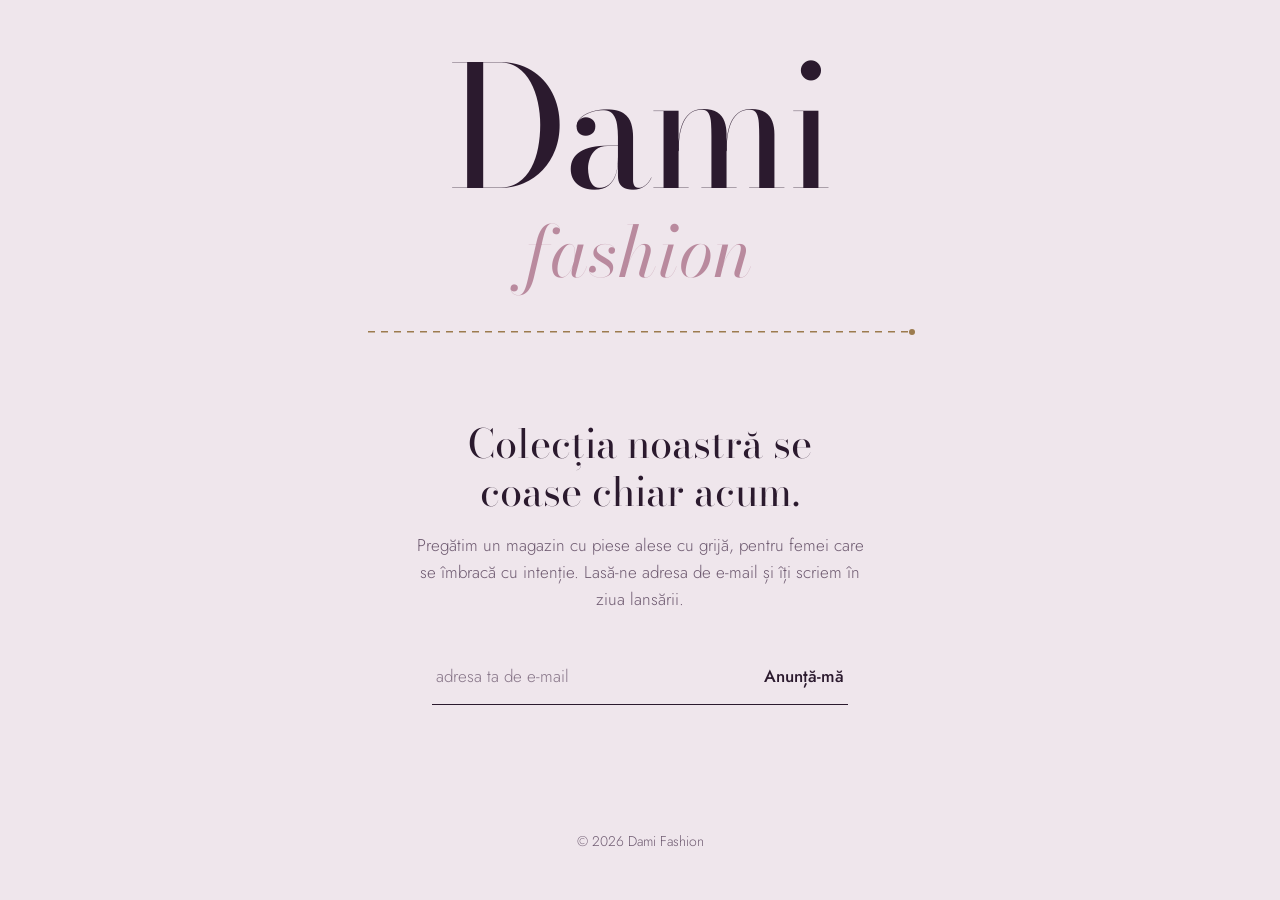
==== index.html @ 9f3456ee "Add Dami Fashion coming soon page Co-Authored-By: Claude Opus 5.5 <noreply@anthropic.com> Claude-Ses" ====
<!doctype html>
<html lang="ro">
<head>
  <meta charset="utf-8">
  <meta name="viewport" content="width=device-width, initial-scale=1">
  <title>Dami Fashion — În curând</title>
  <meta name="description" content="Dami Fashion se deschide în curând. Lasă-ne adresa de e-mail și te anunțăm la lansare.">
  <link rel="preconnect" href="https://fonts.googleapis.com">
  <link rel="preconnect" href="https://fonts.gstatic.com" crossorigin>
  <link href="https://fonts.googleapis.com/css2?family=Bodoni+Moda:ital,opsz,wght@0,6..96,400;0,6..96,500;1,6..96,400&family=Jost:wght@300;400;500&display=swap" rel="stylesheet">
  <style>
    :root {
      --ink: #2B1A2E;        /* aubergine */
      --paper: #EFE6EC;      /* mauve paper */
      --silk: #FBF8FA;       /* silk white */
      --rose: #B98A9E;       /* dusty rose */
      --thread: #9C7B4E;     /* gold thread */
      --muted: #6E5A70;
      --serif: "Bodoni Moda", "Didot", Georgia, serif;
      --sans: "Jost", "Futura", system-ui, sans-serif;
    }
    @media (prefers-color-scheme: dark) {
      :root:not([data-theme="light"]) {
        --ink: #F3E9EF; --paper: #22152A; --silk: #2E1F36;
        --rose: #C99DB1; --thread: #C9A36E; --muted: #B7A3B8;
      }
    }
    :root[data-theme="dark"] {
      --ink: #F3E9EF; --paper: #22152A; --silk: #2E1F36;
      --rose: #C99DB1; --thread: #C9A36E; --muted: #B7A3B8;
    }

    * { box-sizing: border-box; margin: 0; }
    html, body { height: 100%; }
    body {
      background: var(--paper);
      color: var(--ink);
      font-family: var(--sans);
      font-weight: 300;
      font-size: 1.0625rem;
      line-height: 1.6;
      -webkit-font-smoothing: antialiased;
    }

    .page {
      min-height: 100svh;
      display: grid;
      grid-template-rows: auto 1fr auto;
      padding: clamp(1.5rem, 4vw, 3rem) 16px;
      max-width: 72rem;
      margin: 0 auto;
    }

    /* Wordmark: the one bold element */
    .wordmark {
      text-align: center;
      font-family: var(--serif);
      font-weight: 400;
      font-size: clamp(4.5rem, 19vw, 10.5rem);
      line-height: 0.95;
      letter-spacing: -0.02em;
    }
    .wordmark .fashion {
      display: block;
      font-style: italic;
      font-size: 0.42em;
      letter-spacing: 0.01em;
      color: var(--rose);
      margin-top: 0.15em;
    }

    /* Seam: a stitched line that sews itself once on load */
    .seam {
      position: relative;
      width: min(100%, 34rem);
      height: 6px;
      margin: clamp(1.75rem, 4vw, 2.75rem) auto 0;
    }
    .seam-thread {
      position: absolute;
      inset: 0 auto 0 0;
      width: 100%;
      background: repeating-linear-gradient(90deg, var(--thread) 0 7px, transparent 7px 13px) center / 100% 1.5px no-repeat;
      animation: sew 2.4s cubic-bezier(.6,.1,.3,1) .4s both;
    }
    .seam-thread::after {
      content: "";
      position: absolute;
      right: -3px;
      top: 50%;
      width: 6px;
      height: 6px;
      margin-top: -3px;
      border-radius: 50%;
      background: var(--thread);
    }
    @keyframes sew { from { width: 0; } to { width: 100%; } }

    main {
      align-self: center;
      text-align: center;
      max-width: 34rem;
      margin: 0 auto;
      padding: clamp(2.5rem, 7vw, 4.5rem) 0;
    }
    h1 {
      font-family: var(--serif);
      font-weight: 400;
      font-size: clamp(1.75rem, 4.5vw, 2.5rem);
      line-height: 1.2;
      margin-bottom: 1rem;
    }
    .lede { color: var(--muted); margin: 0 auto 2.25rem; max-width: 30rem; text-wrap: pretty; }
    h1 { text-wrap: balance; }

    form {
      display: flex;
      gap: 0;
      border-bottom: 1.5px solid var(--ink);
      max-width: 26rem;
      margin: 0 auto;
    }
    label.sr { position: absolute; width: 1px; height: 1px; overflow: hidden; clip: rect(0 0 0 0); }
    input[type="email"] {
      flex: 1;
      min-width: 0;
      background: transparent;
      border: 0;
      padding: 0.85rem 0.25rem;
      font: inherit;
      color: var(--ink);
    }
    input::placeholder { color: var(--muted); opacity: .8; }
    input:focus { outline: none; }
    form:focus-within { border-color: var(--thread); }
    button {
      background: none;
      border: 0;
      padding: 0.85rem 0.25rem 0.85rem 1rem;
      font: inherit;
      font-weight: 500;
      color: var(--ink);
      cursor: pointer;
      white-space: nowrap;
    }
    button:hover { color: var(--thread); }
    button:focus-visible, a:focus-visible {
      outline: 2px solid var(--thread);
      outline-offset: 3px;
      border-radius: 2px;
    }
    .note { min-height: 1.6em; margin-top: 1rem; font-size: 0.95rem; color: var(--muted); }
    .note.ok { color: var(--ink); font-family: var(--serif); font-style: italic; font-size: 1.1rem; }

    footer {
      text-align: center;
      font-size: 0.875rem;
      color: var(--muted);
    }
    footer a { color: inherit; text-underline-offset: 3px; }

    @media (prefers-reduced-motion: reduce) {
      .seam-thread { animation: none; }
    }
  </style>
</head>
<body>
  <div class="page">
    <header>
      <div class="wordmark" aria-label="Dami Fashion">
        Dami<span class="fashion">fashion</span>
      </div>
<div class="seam" aria-hidden="true"><span class="seam-thread"></span></div>
    </header>

    <main>
      <h1>Colecția noastră se coase chiar acum.</h1>
      <p class="lede">
        Pregătim un magazin cu piese alese cu grijă, pentru femei care se îmbracă
        cu intenție. Lasă-ne adresa de e-mail și îți scriem în ziua lansării.
      </p>

      <form id="notify" novalidate>
        <label class="sr" for="email">Adresa ta de e-mail</label>
        <input id="email" name="email" type="email" autocomplete="email"
               placeholder="adresa ta de e-mail" required>
        <button type="submit">Anunță-mă</button>
      </form>
      <p class="note" id="note" role="status" aria-live="polite"></p>
    </main>

    <footer>
      © <span id="year">2026</span> Dami Fashion
    </footer>
  </div>

  <script>
    document.getElementById('year').textContent = new Date().getFullYear();

    const form = document.getElementById('notify');
    const input = document.getElementById('email');
    const note = document.getElementById('note');

    form.addEventListener('submit', (e) => {
      e.preventDefault();
      note.className = 'note';
      if (!input.value.trim()) {
        note.textContent = 'Scrie adresa de e-mail ca să te putem anunța.';
        input.focus();
        return;
      }
      if (!input.checkValidity()) {
        note.textContent = 'Adresa pare incompletă. Verifică forma nume@exemplu.ro.';
        input.focus();
        return;
      }
      // TODO: trimite adresa către un serviciu de newsletter (ex. Mailchimp, Formspree)
      // înainte de lansarea publică. Momentan adresa nu este salvată nicăieri.
      form.hidden = true;
      note.className = 'note ok';
      note.textContent = 'Mulțumim. Te anunțăm în ziua lansării.';
    });
  </script>
</body>
</html>
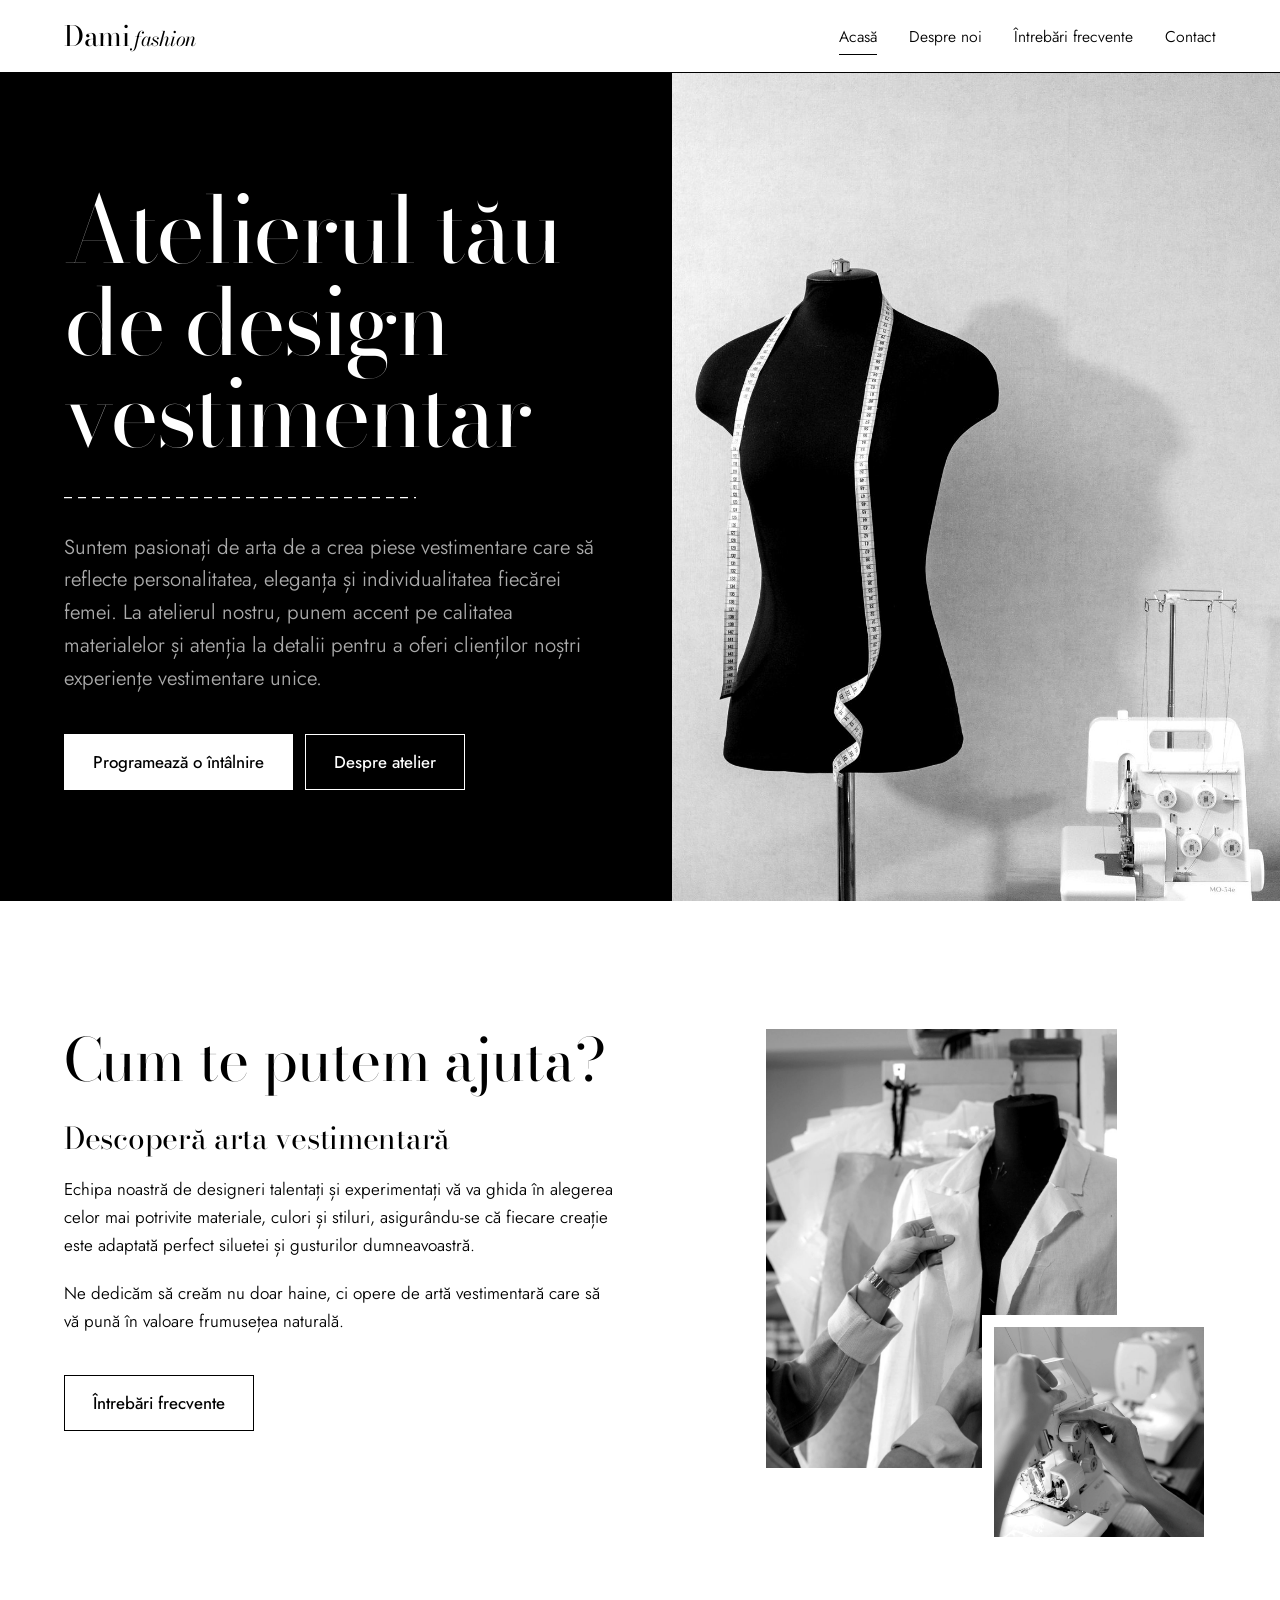
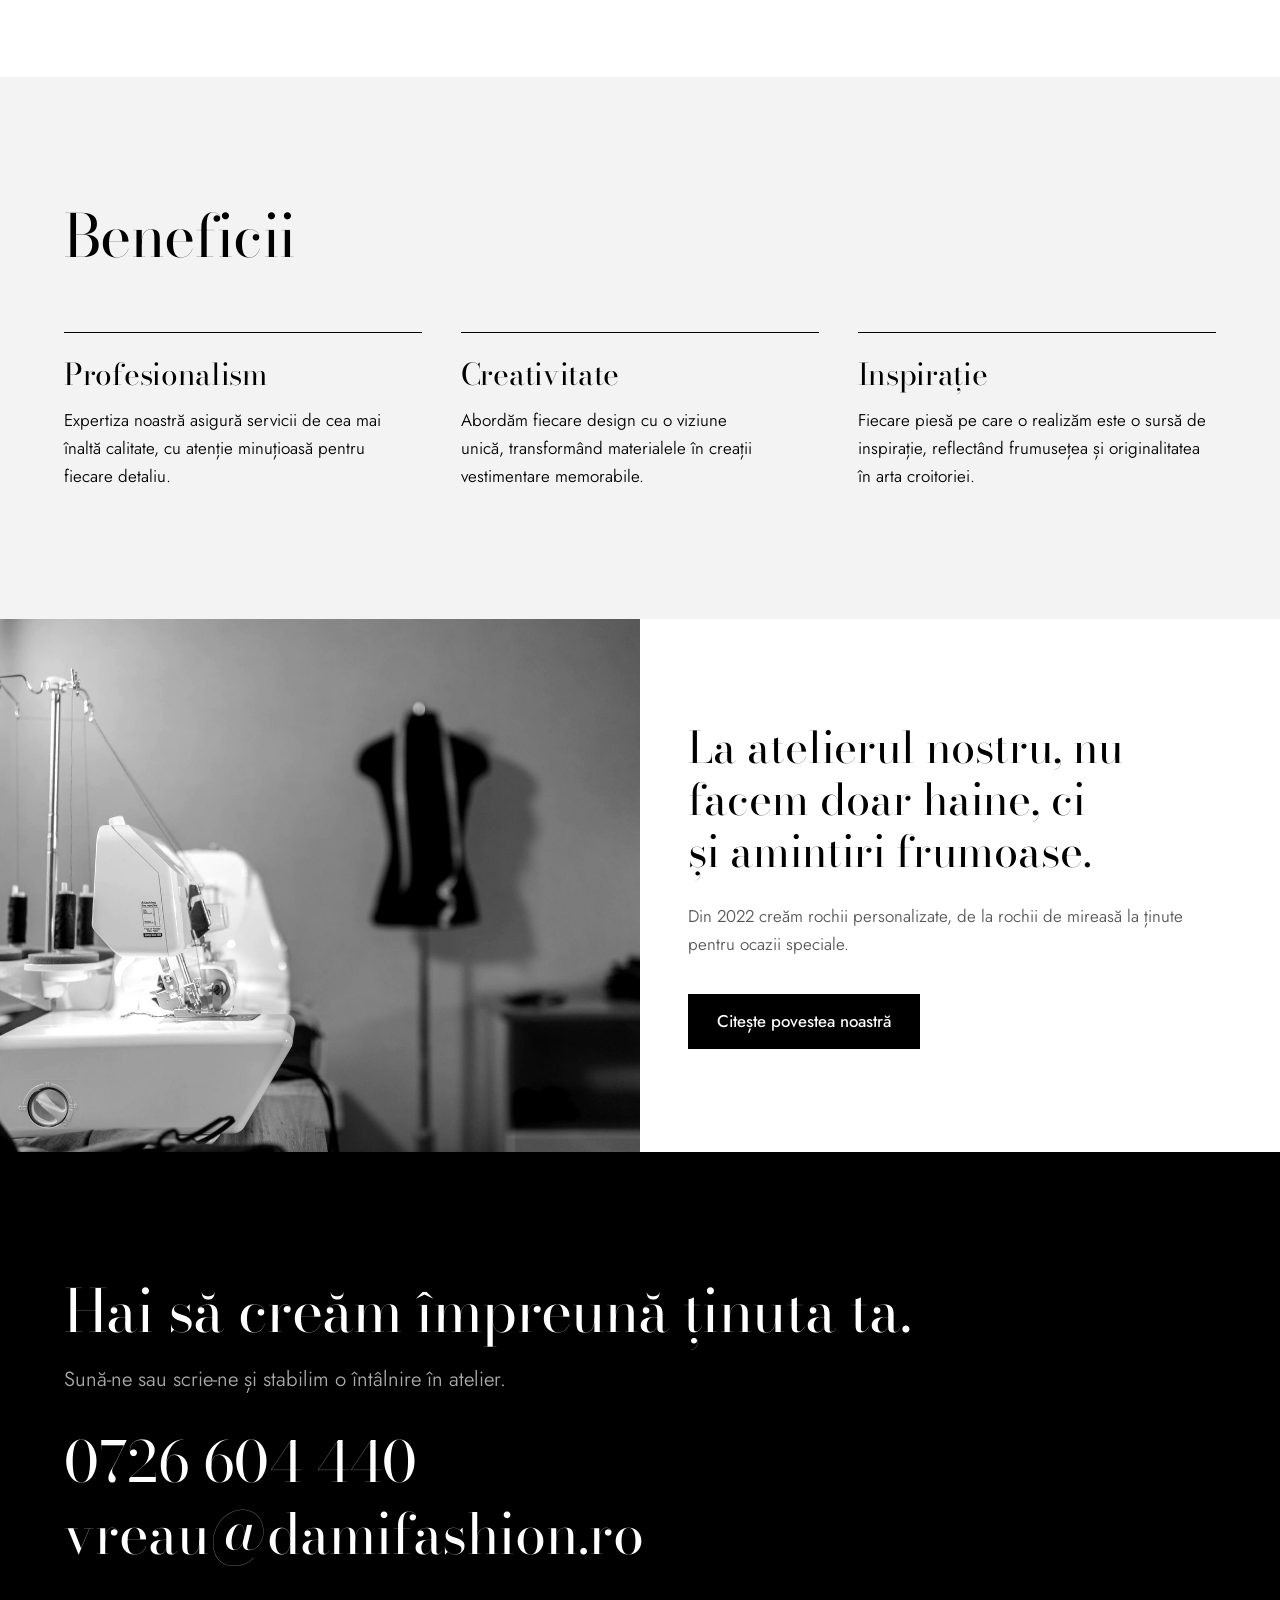
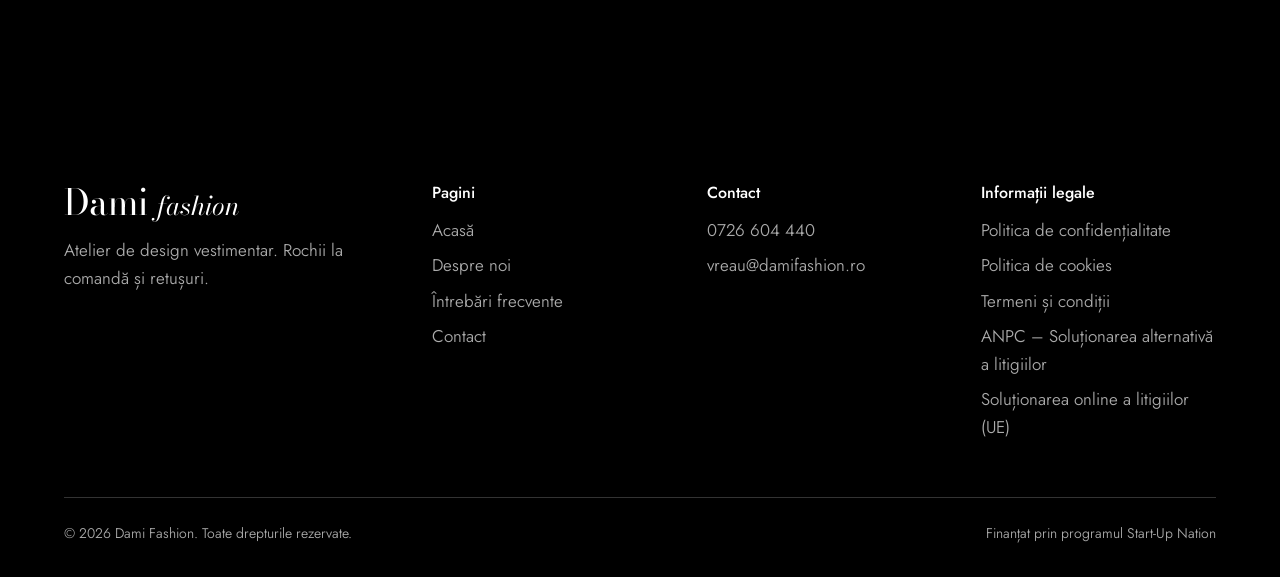
==== commit 7dfac8fa: "Build multipage Dami Fashion site in black and white Pages: home, about, FAQ, contact, privacy polic" ====
--- a/index.html
+++ b/index.html
@@ -3,223 +3,159 @@
 <head>
   <meta charset="utf-8">
   <meta name="viewport" content="width=device-width, initial-scale=1">
-  <title>Dami Fashion — În curând</title>
-  <meta name="description" content="Dami Fashion se deschide în curând. Lasă-ne adresa de e-mail și te anunțăm la lansare.">
-  <link rel="preconnect" href="https://fonts.googleapis.com">
-  <link rel="preconnect" href="https://fonts.gstatic.com" crossorigin>
-  <link href="https://fonts.googleapis.com/css2?family=Bodoni+Moda:ital,opsz,wght@0,6..96,400;0,6..96,500;1,6..96,400&family=Jost:wght@300;400;500&display=swap" rel="stylesheet">
-  <style>
-    :root {
-      --ink: #2B1A2E;        /* aubergine */
-      --paper: #EFE6EC;      /* mauve paper */
-      --silk: #FBF8FA;       /* silk white */
-      --rose: #B98A9E;       /* dusty rose */
-      --thread: #9C7B4E;     /* gold thread */
-      --muted: #6E5A70;
-      --serif: "Bodoni Moda", "Didot", Georgia, serif;
-      --sans: "Jost", "Futura", system-ui, sans-serif;
-    }
-    @media (prefers-color-scheme: dark) {
-      :root:not([data-theme="light"]) {
-        --ink: #F3E9EF; --paper: #22152A; --silk: #2E1F36;
-        --rose: #C99DB1; --thread: #C9A36E; --muted: #B7A3B8;
-      }
-    }
-    :root[data-theme="dark"] {
-      --ink: #F3E9EF; --paper: #22152A; --silk: #2E1F36;
-      --rose: #C99DB1; --thread: #C9A36E; --muted: #B7A3B8;
-    }
-
-    * { box-sizing: border-box; margin: 0; }
-    html, body { height: 100%; }
-    body {
-      background: var(--paper);
-      color: var(--ink);
-      font-family: var(--sans);
-      font-weight: 300;
-      font-size: 1.0625rem;
-      line-height: 1.6;
-      -webkit-font-smoothing: antialiased;
-    }
-
-    .page {
-      min-height: 100svh;
-      display: grid;
-      grid-template-rows: auto 1fr auto;
-      padding: clamp(1.5rem, 4vw, 3rem) 16px;
-      max-width: 72rem;
-      margin: 0 auto;
-    }
-
-    /* Wordmark: the one bold element */
-    .wordmark {
-      text-align: center;
-      font-family: var(--serif);
-      font-weight: 400;
-      font-size: clamp(4.5rem, 19vw, 10.5rem);
-      line-height: 0.95;
-      letter-spacing: -0.02em;
-    }
-    .wordmark .fashion {
-      display: block;
-      font-style: italic;
-      font-size: 0.42em;
-      letter-spacing: 0.01em;
-      color: var(--rose);
-      margin-top: 0.15em;
-    }
-
-    /* Seam: a stitched line that sews itself once on load */
-    .seam {
-      position: relative;
-      width: min(100%, 34rem);
-      height: 6px;
-      margin: clamp(1.75rem, 4vw, 2.75rem) auto 0;
-    }
-    .seam-thread {
-      position: absolute;
-      inset: 0 auto 0 0;
-      width: 100%;
-      background: repeating-linear-gradient(90deg, var(--thread) 0 7px, transparent 7px 13px) center / 100% 1.5px no-repeat;
-      animation: sew 2.4s cubic-bezier(.6,.1,.3,1) .4s both;
-    }
-    .seam-thread::after {
-      content: "";
-      position: absolute;
-      right: -3px;
-      top: 50%;
-      width: 6px;
-      height: 6px;
-      margin-top: -3px;
-      border-radius: 50%;
-      background: var(--thread);
-    }
-    @keyframes sew { from { width: 0; } to { width: 100%; } }
-
-    main {
-      align-self: center;
-      text-align: center;
-      max-width: 34rem;
-      margin: 0 auto;
-      padding: clamp(2.5rem, 7vw, 4.5rem) 0;
-    }
-    h1 {
-      font-family: var(--serif);
-      font-weight: 400;
-      font-size: clamp(1.75rem, 4.5vw, 2.5rem);
-      line-height: 1.2;
-      margin-bottom: 1rem;
-    }
-    .lede { color: var(--muted); margin: 0 auto 2.25rem; max-width: 30rem; text-wrap: pretty; }
-    h1 { text-wrap: balance; }
-
-    form {
-      display: flex;
-      gap: 0;
-      border-bottom: 1.5px solid var(--ink);
-      max-width: 26rem;
-      margin: 0 auto;
-    }
-    label.sr { position: absolute; width: 1px; height: 1px; overflow: hidden; clip: rect(0 0 0 0); }
-    input[type="email"] {
-      flex: 1;
-      min-width: 0;
-      background: transparent;
-      border: 0;
-      padding: 0.85rem 0.25rem;
-      font: inherit;
-      color: var(--ink);
-    }
-    input::placeholder { color: var(--muted); opacity: .8; }
-    input:focus { outline: none; }
-    form:focus-within { border-color: var(--thread); }
-    button {
-      background: none;
-      border: 0;
-      padding: 0.85rem 0.25rem 0.85rem 1rem;
-      font: inherit;
-      font-weight: 500;
-      color: var(--ink);
-      cursor: pointer;
-      white-space: nowrap;
-    }
-    button:hover { color: var(--thread); }
-    button:focus-visible, a:focus-visible {
-      outline: 2px solid var(--thread);
-      outline-offset: 3px;
-      border-radius: 2px;
-    }
-    .note { min-height: 1.6em; margin-top: 1rem; font-size: 0.95rem; color: var(--muted); }
-    .note.ok { color: var(--ink); font-family: var(--serif); font-style: italic; font-size: 1.1rem; }
-
-    footer {
-      text-align: center;
-      font-size: 0.875rem;
-      color: var(--muted);
-    }
-    footer a { color: inherit; text-underline-offset: 3px; }
-
-    @media (prefers-reduced-motion: reduce) {
-      .seam-thread { animation: none; }
-    }
-  </style>
+  <title>Dami Fashion</title>
+  <meta name="description" content="Dami Fashion, atelier de design vestimentar: rochii la comandă, rochii de mireasă, ținute pentru ocazii speciale și retușuri.">
+  <meta property="og:title" content="Dami Fashion">
+  <meta property="og:description" content="Dami Fashion, atelier de design vestimentar: rochii la comandă, rochii de mireasă, ținute pentru ocazii speciale și retușuri.">
+  <meta property="og:type" content="website">
+  <meta property="og:locale" content="ro_RO">
+  <link rel="preload" href="assets/fonts/bodoni-moda-latin-opsz-normal.woff2" as="font" type="font/woff2" crossorigin>
+  <link rel="preload" href="assets/fonts/jost-latin-wght-normal.woff2" as="font" type="font/woff2" crossorigin>
+  <link rel="stylesheet" href="assets/css/fonts.css">
+  <link rel="stylesheet" href="assets/css/site.css">
+  <link rel="icon" href="data:image/svg+xml,%3Csvg xmlns='http://www.w3.org/2000/svg' viewBox='0 0 64 64'%3E%3Crect width='64' height='64' fill='%23000'/%3E%3Ctext x='32' y='47' font-family='Georgia,serif' font-size='44' fill='%23fff' text-anchor='middle'%3ED%3C/text%3E%3C/svg%3E">
 </head>
 <body>
-  <div class="page">
-    <header>
-      <div class="wordmark" aria-label="Dami Fashion">
-        Dami<span class="fashion">fashion</span>
+  <a class="skip-link" href="#continut">Sari la conținut</a>
+  <header class="site-header">
+    <div class="wrap">
+      <a class="brand" href="index.html">Dami<em>fashion</em></a>
+      <button class="nav-toggle" type="button" aria-expanded="false" aria-controls="nav">Meniu</button>
+      <nav class="nav" id="nav" aria-label="Meniu principal">
+        <ul>
+          <li><a href="index.html" aria-current="page">Acasă</a></li>
+          <li><a href="despre-noi.html">Despre noi</a></li>
+          <li><a href="intrebari-frecvente.html">Întrebări frecvente</a></li>
+          <li><a href="contact.html">Contact</a></li>
+        </ul>
+      </nav>
+    </div>
+  </header>
+
+  <main id="continut">
+    <section class="hero on-black">
+      <div class="hero-text">
+        <h1>Atelierul tău de design vestimentar</h1>
+        <div class="seam seam-sew" aria-hidden="true"></div>
+        <p class="lede muted">Suntem pasionați de arta de a crea piese vestimentare care să reflecte personalitatea, eleganța și individualitatea fiecărei femei. La atelierul nostru, punem accent pe calitatea materialelor și atenția la detalii pentru a oferi clienților noștri experiențe vestimentare unice.</p>
+        <div class="actions">
+          <a class="btn btn-solid" href="contact.html">Programează o întâlnire</a>
+          <a class="btn btn-line" href="despre-noi.html">Despre atelier</a>
+        </div>
       </div>
-<div class="seam" aria-hidden="true"><span class="seam-thread"></span></div>
-    </header>
+      <figure class="hero-figure">
+        <img src="assets/img/acasa-hero.jpg" alt="Manechin de croitorie cu centimetru, lângă o mașină de cusut" width="1200" height="1500" fetchpriority="high" decoding="async">
+      </figure>
+    </section>
 
-    <main>
-      <h1>Colecția noastră se coase chiar acum.</h1>
-      <p class="lede">
-        Pregătim un magazin cu piese alese cu grijă, pentru femei care se îmbracă
-        cu intenție. Lasă-ne adresa de e-mail și îți scriem în ziua lansării.
-      </p>
+    <section class="section" aria-labelledby="ajutor-title">
+      <div class="wrap split">
+        <div class="split-text">
+          <h2 id="ajutor-title">Cum te putem ajuta?</h2>
+          <h3>Descoperă arta vestimentară</h3>
+          <p>Echipa noastră de designeri talentați și experimentați vă va ghida în alegerea celor mai potrivite materiale, culori și stiluri, asigurându-se că fiecare creație este adaptată perfect siluetei și gusturilor dumneavoastră.</p>
+          <p>Ne dedicăm să creăm nu doar haine, ci opere de artă vestimentară care să vă pună în valoare frumusețea naturală.</p>
+          <div class="actions">
+            <a class="btn btn-line" href="intrebari-frecvente.html">Întrebări frecvente</a>
+          </div>
+        </div>
+        <div class="split-media pair">
+          <img src="assets/img/ajutor-1.jpg" alt="Croitoreasă ajustând o piesă pe manechin" width="1000" height="1250" loading="lazy" decoding="async">
+          <img src="assets/img/ajutor-2.jpg" alt="Mâini pregătind o mașină de surfilat" width="800" height="800" loading="lazy" decoding="async">
+        </div>
+      </div>
+    </section>
 
-      <form id="notify" novalidate>
-        <label class="sr" for="email">Adresa ta de e-mail</label>
-        <input id="email" name="email" type="email" autocomplete="email"
-               placeholder="adresa ta de e-mail" required>
-        <button type="submit">Anunță-mă</button>
-      </form>
-      <p class="note" id="note" role="status" aria-live="polite"></p>
-    </main>
+    <section class="section section-mist" aria-labelledby="beneficii-title">
+      <div class="wrap">
+        <div class="benefits-head">
+          <h2 id="beneficii-title">Beneficii</h2>
+        </div>
+        <ul class="benefits">
+          <li>
+            <h3>Profesionalism</h3>
+            <p>Expertiza noastră asigură servicii de cea mai înaltă calitate, cu atenție minuțioasă pentru fiecare detaliu.</p>
+          </li>
+          <li>
+            <h3>Creativitate</h3>
+            <p>Abordăm fiecare design cu o viziune unică, transformând materialele în creații vestimentare memorabile.</p>
+          </li>
+          <li>
+            <h3>Inspirație</h3>
+            <p>Fiecare piesă pe care o realizăm este o sursă de inspirație, reflectând frumusețea și originalitatea în arta croitoriei.</p>
+          </li>
+        </ul>
+      </div>
+    </section>
 
-    <footer>
-      © <span id="year">2026</span> Dami Fashion
-    </footer>
-  </div>
+    <section class="statement" aria-label="Despre noi pe scurt">
+      <figure class="statement-figure">
+        <img src="assets/img/acasa-atelier.jpg" alt="Mașină de cusut și manechin într-un atelier de croitorie" width="1400" height="1000" loading="lazy" decoding="async">
+      </figure>
+      <div class="statement-text">
+        <blockquote>La atelierul nostru, nu facem doar haine, ci și amintiri frumoase.</blockquote>
+        <p class="muted" style="margin-top:1.5rem">Din 2022 creăm rochii personalizate, de la rochii de mireasă la ținute pentru ocazii speciale.</p>
+        <div class="actions">
+          <a class="btn btn-solid" href="despre-noi.html">Citește povestea noastră</a>
+        </div>
+      </div>
+    </section>
 
-  <script>
-    document.getElementById('year').textContent = new Date().getFullYear();
+    <section class="section on-black contact-band" aria-labelledby="contact-band-title">
+      <div class="wrap">
+        <div>
+          <h2 id="contact-band-title">Hai să creăm împreună ținuta ta.</h2>
+          <p class="lede muted" style="margin-top:1.25rem">Sună-ne sau scrie-ne și stabilim o întâlnire în atelier.</p>
+          <div class="contact-lines">
+            <a href="tel:+40726604440">0726 604 440</a>
+            <a href="mailto:vreau@damifashion.ro">vreau@damifashion.ro</a>
+          </div>
+        </div>
+      </div>
+    </section>
+  </main>
 
-    const form = document.getElementById('notify');
-    const input = document.getElementById('email');
-    const note = document.getElementById('note');
-
-    form.addEventListener('submit', (e) => {
-      e.preventDefault();
-      note.className = 'note';
-      if (!input.value.trim()) {
-        note.textContent = 'Scrie adresa de e-mail ca să te putem anunța.';
-        input.focus();
-        return;
-      }
-      if (!input.checkValidity()) {
-        note.textContent = 'Adresa pare incompletă. Verifică forma nume@exemplu.ro.';
-        input.focus();
-        return;
-      }
-      // TODO: trimite adresa către un serviciu de newsletter (ex. Mailchimp, Formspree)
-      // înainte de lansarea publică. Momentan adresa nu este salvată nicăieri.
-      form.hidden = true;
-      note.className = 'note ok';
-      note.textContent = 'Mulțumim. Te anunțăm în ziua lansării.';
-    });
-  </script>
+  <footer class="site-footer">
+    <div class="wrap">
+      <div class="footer-grid">
+        <div>
+          <p class="footer-brand">Dami <em>fashion</em></p>
+          <p class="muted" style="margin-top:1rem;color:var(--grey-on-black)">Atelier de design vestimentar. Rochii la comandă și retușuri.</p>
+        </div>
+        <div>
+          <h2>Pagini</h2>
+          <ul>
+            <li><a href="index.html">Acasă</a></li>
+            <li><a href="despre-noi.html">Despre noi</a></li>
+            <li><a href="intrebari-frecvente.html">Întrebări frecvente</a></li>
+            <li><a href="contact.html">Contact</a></li>
+          </ul>
+        </div>
+        <div>
+          <h2>Contact</h2>
+          <ul>
+            <li><a href="tel:+40726604440">0726 604 440</a></li>
+            <li><a href="mailto:vreau@damifashion.ro">vreau@damifashion.ro</a></li>
+          </ul>
+        </div>
+        <div>
+          <h2>Informații legale</h2>
+          <ul>
+            <li><a href="politica-de-confidentialitate.html">Politica de confidențialitate</a></li>
+            <li><a href="politica-cookies.html">Politica de cookies</a></li>
+            <li><a href="termeni-si-conditii.html">Termeni și condiții</a></li>
+            <li><a href="https://anpc.ro/ce-este-sal/" rel="noopener" target="_blank">ANPC – Soluționarea alternativă a litigiilor</a></li>
+            <li><a href="https://ec.europa.eu/consumers/odr" rel="noopener" target="_blank">Soluționarea online a litigiilor (UE)</a></li>
+          </ul>
+        </div>
+      </div>
+      <div class="footer-base">
+        <p>© <span data-year>2026</span> Dami Fashion. Toate drepturile rezervate.</p>
+        <p>Finanțat prin programul Start-Up Nation</p>
+      </div>
+    </div>
+  </footer>
+  <script src="assets/js/site.js" defer></script>
+  <script>document.querySelectorAll('[data-year]').forEach(function(e){e.textContent=new Date().getFullYear()});</script>
 </body>
 </html>
--- a/assets/css/fonts.css
+++ b/assets/css/fonts.css
@@ -0,0 +1,50 @@
+/* Self-hosted fonts (SIL Open Font License, see assets/../fonts/OFL-*.txt) */
+
+@font-face {
+  font-family: "Bodoni Moda";
+  font-style: normal;
+  font-weight: 400 900;
+  font-display: swap;
+  src: url(../fonts/bodoni-moda-latin-opsz-normal.woff2) format("woff2-variations");
+  unicode-range: U+0000-00FF, U+0131, U+0152-0153, U+02BB-02BC, U+02C6, U+02DA, U+02DC, U+0304, U+0308, U+0329, U+2000-206F, U+20AC, U+2122, U+2191, U+2193, U+2212, U+2215, U+FEFF, U+FFFD;
+}
+@font-face {
+  font-family: "Bodoni Moda";
+  font-style: normal;
+  font-weight: 400 900;
+  font-display: swap;
+  src: url(../fonts/bodoni-moda-latin-ext-opsz-normal.woff2) format("woff2-variations");
+  unicode-range: U+0100-02BA, U+02BD-02C5, U+02C7-02CC, U+02CE-02D7, U+02DD-02FF, U+1E00-1E9F, U+1EF2-1EFF, U+2020, U+20A0-20AB, U+20AD-20C0, U+2113, U+2C60-2C7F, U+A720-A7FF;
+}
+@font-face {
+  font-family: "Bodoni Moda";
+  font-style: italic;
+  font-weight: 400 900;
+  font-display: swap;
+  src: url(../fonts/bodoni-moda-latin-opsz-italic.woff2) format("woff2-variations");
+  unicode-range: U+0000-00FF, U+0131, U+0152-0153, U+02BB-02BC, U+02C6, U+02DA, U+02DC, U+0304, U+0308, U+0329, U+2000-206F, U+20AC, U+2122, U+2191, U+2193, U+2212, U+2215, U+FEFF, U+FFFD;
+}
+@font-face {
+  font-family: "Bodoni Moda";
+  font-style: italic;
+  font-weight: 400 900;
+  font-display: swap;
+  src: url(../fonts/bodoni-moda-latin-ext-opsz-italic.woff2) format("woff2-variations");
+  unicode-range: U+0100-02BA, U+02BD-02C5, U+02C7-02CC, U+02CE-02D7, U+02DD-02FF, U+1E00-1E9F, U+1EF2-1EFF, U+2020, U+20A0-20AB, U+20AD-20C0, U+2113, U+2C60-2C7F, U+A720-A7FF;
+}
+@font-face {
+  font-family: "Jost";
+  font-style: normal;
+  font-weight: 100 900;
+  font-display: swap;
+  src: url(../fonts/jost-latin-wght-normal.woff2) format("woff2-variations");
+  unicode-range: U+0000-00FF, U+0131, U+0152-0153, U+02BB-02BC, U+02C6, U+02DA, U+02DC, U+0304, U+0308, U+0329, U+2000-206F, U+20AC, U+2122, U+2191, U+2193, U+2212, U+2215, U+FEFF, U+FFFD;
+}
+@font-face {
+  font-family: "Jost";
+  font-style: normal;
+  font-weight: 100 900;
+  font-display: swap;
+  src: url(../fonts/jost-latin-ext-wght-normal.woff2) format("woff2-variations");
+  unicode-range: U+0100-02BA, U+02BD-02C5, U+02C7-02CC, U+02CE-02D7, U+02DD-02FF, U+1E00-1E9F, U+1EF2-1EFF, U+2020, U+20A0-20AB, U+20AD-20C0, U+2113, U+2C60-2C7F, U+A720-A7FF;
+}
--- a/assets/css/site.css
+++ b/assets/css/site.css
@@ -0,0 +1,240 @@
+/* Dami Fashion — site styles
+   Black and white: pure black, pure white, two greys for secondary text and lines. */
+
+:root {
+  --black: #000;
+  --white: #fff;
+  --grey: #555;        /* secondary text on white (7.5:1) */
+  --grey-on-black: #ababab; /* secondary text on black (9:1) */
+  --line: #d6d6d6;
+  --mist: #f3f3f3;     /* alternate section background */
+
+  --serif: "Bodoni Moda", "Didot", "Bodoni 72", Georgia, serif;
+  --sans: "Jost", "Futura", "Century Gothic", system-ui, sans-serif;
+
+  --gutter: clamp(16px, 4vw, 48px);
+  --wrap: 78rem;
+  --section: clamp(4.5rem, 10vw, 9rem);
+}
+
+*, *::before, *::after { box-sizing: border-box; }
+* { margin: 0; }
+html { -webkit-text-size-adjust: 100%; scroll-behavior: smooth; }
+body {
+  background: var(--white);
+  color: var(--black);
+  font-family: var(--sans);
+  font-weight: 350;
+  font-size: 1.0625rem;
+  line-height: 1.65;
+  -webkit-font-smoothing: antialiased;
+}
+img { display: block; max-width: 100%; height: auto; }
+a { color: inherit; text-underline-offset: 0.2em; text-decoration-thickness: 1px; }
+:focus-visible { outline: 2px solid currentColor; outline-offset: 4px; }
+.sr-only {
+  position: absolute; width: 1px; height: 1px; padding: 0; margin: -1px;
+  overflow: hidden; clip: rect(0 0 0 0); white-space: nowrap; border: 0;
+}
+.skip-link {
+  position: absolute; left: var(--gutter); top: -100px; z-index: 100;
+  background: var(--white); color: var(--black); padding: 0.6rem 1rem;
+}
+.skip-link:focus { top: 0.75rem; }
+
+.wrap { max-width: var(--wrap); margin: 0 auto; padding: 0 var(--gutter); }
+
+/* Type scale */
+h1, h2, h3 { font-family: var(--serif); font-weight: 400; line-height: 1.08; letter-spacing: -0.01em; text-wrap: balance; }
+h1 { font-size: clamp(2.75rem, 7.2vw, 6.25rem); letter-spacing: -0.025em; line-height: 1; }
+h2 { font-size: clamp(2.125rem, 4.6vw, 3.75rem); }
+h3 { font-size: clamp(1.5rem, 2.4vw, 1.875rem); line-height: 1.15; }
+p { max-width: 38em; text-wrap: pretty; }
+.lede { font-size: clamp(1.125rem, 1.6vw, 1.3125rem); line-height: 1.6; }
+.muted { color: var(--grey); }
+
+/* Header */
+.site-header {
+  position: sticky; top: 0; z-index: 50;
+  background: var(--white);
+  border-bottom: 1px solid var(--black);
+}
+.site-header .wrap {
+  display: flex; align-items: center; justify-content: space-between;
+  gap: 1.5rem; min-height: 4.5rem;
+}
+.brand {
+  font-family: var(--serif); font-size: 1.75rem; line-height: 1;
+  text-decoration: none; letter-spacing: -0.01em; white-space: nowrap;
+}
+.brand em { font-style: italic; font-size: 0.72em; margin-left: 0.2em; }
+.nav ul { list-style: none; padding: 0; display: flex; gap: clamp(1.25rem, 2.5vw, 2.5rem); }
+.nav a { text-decoration: none; font-size: 0.98rem; padding: 0.4rem 0; border-bottom: 1px solid transparent; }
+.nav a:hover { border-bottom-color: currentColor; }
+.nav a[aria-current="page"] { border-bottom-color: currentColor; }
+.nav-toggle {
+  display: none; background: none; border: 1px solid var(--black); color: inherit;
+  font: inherit; font-size: 0.95rem; padding: 0.45rem 0.9rem; cursor: pointer;
+}
+
+@media (max-width: 760px) {
+  .nav-toggle { display: inline-block; }
+  .nav { position: absolute; left: 0; right: 0; top: 100%; background: var(--white); border-bottom: 1px solid var(--black); display: none; }
+  .nav.is-open { display: block; }
+  .nav ul { flex-direction: column; gap: 0; padding: 0.5rem var(--gutter) 1.25rem; }
+  .nav a { display: block; padding: 0.85rem 0; font-size: 1.25rem; font-family: var(--serif); border-bottom: 1px solid var(--line); }
+  .nav a[aria-current="page"] { border-bottom-color: var(--line); font-style: italic; }
+}
+
+/* Buttons */
+.btn {
+  display: inline-flex; align-items: center; justify-content: center;
+  min-height: 3.25rem; padding: 0.8rem 1.75rem;
+  font: inherit; font-weight: 450; text-decoration: none;
+  border: 1px solid currentColor; transition: background-color .2s, color .2s;
+}
+.btn-solid { background: var(--black); color: var(--white); border-color: var(--black); }
+.btn-solid:hover { background: var(--white); color: var(--black); }
+.on-black .btn-solid { background: var(--white); color: var(--black); border-color: var(--white); }
+.on-black .btn-solid:hover { background: var(--black); color: var(--white); }
+.btn-line:hover { background: var(--black); color: var(--white); }
+.on-black .btn-line:hover { background: var(--white); color: var(--black); }
+.actions { display: flex; flex-wrap: wrap; gap: 0.75rem; margin-top: 2.5rem; }
+
+.on-black { background: var(--black); color: var(--white); }
+.on-black .muted { color: var(--grey-on-black); }
+
+/* Hero (home) */
+.hero { display: grid; grid-template-columns: 1.05fr 0.95fr; min-height: calc(100svh - 4.5rem); }
+.hero-text {
+  display: flex; flex-direction: column; justify-content: center;
+  padding: clamp(3rem, 8vw, 6rem) clamp(1.5rem, 5vw, 5rem) clamp(3rem, 8vw, 6rem) max(var(--gutter), calc((100vw - var(--wrap)) / 2 + var(--gutter)));
+}
+.hero h1 { max-width: 9.5em; }
+.hero .lede { margin-top: 2rem; max-width: 32em; }
+.hero-figure { position: relative; min-height: 26rem; }
+.hero-figure img { position: absolute; inset: 0; width: 100%; height: 100%; object-fit: cover; }
+
+/* Seam: stitched line, the site's one recurring mark. It sews itself once, on the home hero. */
+.seam {
+  height: 2px; width: 100%; max-width: 22rem; margin-top: 2.25rem;
+  background: repeating-linear-gradient(90deg, currentColor 0 8px, transparent 8px 14px) left center / 100% 1.5px no-repeat;
+}
+.seam-sew { animation: sew 2s cubic-bezier(.6,.1,.3,1) .3s both; }
+@keyframes sew { from { clip-path: inset(0 100% 0 0); } to { clip-path: inset(0 0 0 0); } }
+
+@media (max-width: 900px) {
+  .hero { grid-template-columns: 1fr; min-height: 0; }
+  .hero-figure { min-height: 0; aspect-ratio: 4 / 5; max-height: 80svh; }
+  .hero-text { padding-left: var(--gutter); padding-right: var(--gutter); }
+}
+
+/* Sections */
+.section { padding: var(--section) 0; }
+.section-mist { background: var(--mist); }
+
+.split { display: grid; grid-template-columns: repeat(12, 1fr); gap: clamp(2rem, 4vw, 4rem); align-items: start; }
+.split-text { grid-column: 1 / span 6; }
+.split-media { grid-column: 8 / span 5; }
+.split-reverse .split-text { grid-column: 7 / span 6; grid-row: 1; }
+.split-reverse .split-media { grid-column: 1 / span 5; grid-row: 1; }
+.split-text h2 + h3 { margin-top: 1.75rem; }
+.split-text h3 + p, .split-text p + p { margin-top: 1.25rem; }
+.split-text h2 + p { margin-top: 1.75rem; }
+
+.pair { position: relative; padding-bottom: 18%; }
+.pair img:first-child { width: 78%; aspect-ratio: 4 / 5; object-fit: cover; }
+.pair img:last-child {
+  position: absolute; right: 0; bottom: 0; width: 52%; aspect-ratio: 1; object-fit: cover;
+  border: clamp(6px, 1vw, 12px) solid var(--white);
+}
+.single img { width: 100%; aspect-ratio: 4 / 5; object-fit: cover; }
+
+@media (max-width: 900px) {
+  .split, .split-reverse { grid-template-columns: 1fr; }
+  .split-text, .split-media, .split-reverse .split-text, .split-reverse .split-media { grid-column: 1; grid-row: auto; }
+}
+
+/* Benefits */
+.benefits-head { display: flex; justify-content: space-between; align-items: end; gap: 2rem; flex-wrap: wrap; }
+.benefits { list-style: none; padding: 0; display: grid; grid-template-columns: repeat(3, 1fr); gap: clamp(1.5rem, 3vw, 3rem); margin-top: clamp(2.5rem, 5vw, 4rem); }
+.benefits li { border-top: 1px solid currentColor; padding-top: 1.5rem; }
+.benefits p { margin-top: 0.9rem; }
+@media (max-width: 760px) { .benefits { grid-template-columns: 1fr; } }
+
+/* Statement band */
+.statement { display: grid; grid-template-columns: 1fr 1fr; align-items: stretch; }
+.statement-figure img { width: 100%; height: 100%; object-fit: cover; min-height: 22rem; }
+.statement-text { padding: clamp(3rem, 8vw, 7rem) var(--gutter); display: flex; flex-direction: column; justify-content: center; }
+.statement blockquote { font-family: var(--serif); font-size: clamp(1.75rem, 3.4vw, 2.75rem); line-height: 1.2; max-width: 16em; text-wrap: balance; }
+.statement .actions { margin-top: 2.25rem; }
+@media (max-width: 900px) { .statement { grid-template-columns: 1fr; } .statement-figure img { aspect-ratio: 3 / 2; min-height: 0; } }
+
+/* Contact band and contact page */
+.contact-lines { margin-top: 2rem; display: grid; gap: 0.25rem; }
+.contact-lines a {
+  font-family: var(--serif); font-size: clamp(1.75rem, 4.4vw, 3.5rem); line-height: 1.2;
+  text-decoration: none; width: fit-content; max-width: 100%; overflow-wrap: anywhere;
+  border-bottom: 1px solid transparent;
+}
+.contact-lines a:hover { border-bottom-color: currentColor; }
+.split-text .contact-lines a { font-size: clamp(1.625rem, 2.9vw, 2.5rem); }
+.contact-band .wrap { display: grid; grid-template-columns: 1fr auto; gap: 2rem; align-items: end; }
+@media (max-width: 900px) { .contact-band .wrap { grid-template-columns: 1fr; } }
+
+/* Page header (inner pages) */
+.page-head { padding: clamp(3.5rem, 9vw, 7.5rem) 0 clamp(3rem, 7vw, 5.5rem); }
+.page-head .lede { margin-top: 1.75rem; max-width: 34em; }
+
+/* About */
+.about-body p + p { margin-top: 1.25rem; }
+.services { list-style: none; padding: 0; margin-top: 2rem; display: grid; grid-template-columns: 1fr 1fr; border-top: 1px solid var(--black); }
+.services li { font-family: var(--serif); font-size: 1.375rem; padding: 1rem 0; border-bottom: 1px solid var(--line); }
+.services li:nth-child(odd) { padding-right: 1rem; }
+@media (max-width: 520px) { .services { grid-template-columns: 1fr; } }
+.milestone { display: grid; grid-template-columns: auto 1fr; gap: clamp(1.5rem, 4vw, 3.5rem); align-items: baseline; }
+.milestone .year { font-family: var(--serif); font-size: clamp(4rem, 12vw, 9rem); line-height: 0.9; letter-spacing: -0.03em; }
+@media (max-width: 640px) { .milestone { grid-template-columns: 1fr; } }
+
+/* FAQ */
+.faq { max-width: 52rem; border-top: 1px solid var(--black); }
+.faq details { border-bottom: 1px solid var(--line); }
+.faq summary {
+  list-style: none; cursor: pointer; display: flex; justify-content: space-between; align-items: baseline; gap: 1.5rem;
+  padding: 1.5rem 0; font-family: var(--serif); font-size: clamp(1.25rem, 2.2vw, 1.625rem); line-height: 1.25;
+}
+.faq summary::-webkit-details-marker { display: none; }
+.faq summary::after { content: "+"; font-family: var(--sans); font-weight: 300; font-size: 1.75rem; line-height: 1; transition: transform .25s; }
+.faq details[open] summary::after { transform: rotate(45deg); }
+.faq .answer { padding: 0 0 1.75rem; color: var(--grey); }
+.faq .answer p + p { margin-top: 0.9rem; }
+
+/* Legal pages */
+.legal { max-width: 46rem; }
+.legal h2 { font-size: clamp(1.5rem, 2.6vw, 2rem); margin-top: 3rem; }
+.legal h2:first-child { margin-top: 0; }
+.legal p, .legal ul { margin-top: 1rem; }
+.legal ul { padding-left: 1.25rem; }
+.legal li + li { margin-top: 0.4rem; }
+.legal .updated { color: var(--grey); font-size: 0.95rem; }
+.fill { background: var(--mist); outline: 1px dashed var(--grey); padding: 0 0.25em; }
+
+/* Footer */
+.site-footer { background: var(--black); color: var(--white); padding: clamp(3.5rem, 7vw, 5.5rem) 0 2rem; }
+.footer-grid { display: grid; grid-template-columns: 1.4fr 1fr 1fr 1fr; gap: 2.5rem; }
+.footer-brand { font-family: var(--serif); font-size: 2.25rem; line-height: 1; }
+.footer-brand em { font-size: 0.72em; }
+.site-footer h2 { font-family: var(--sans); font-size: 1rem; font-weight: 500; letter-spacing: 0; margin-bottom: 0.9rem; }
+.site-footer ul { list-style: none; padding: 0; display: grid; gap: 0.45rem; }
+.site-footer a { text-decoration: none; color: var(--grey-on-black); }
+.site-footer a:hover { color: var(--white); text-decoration: underline; }
+.footer-base { margin-top: 3.5rem; padding-top: 1.5rem; border-top: 1px solid #333; display: flex; flex-wrap: wrap; justify-content: space-between; gap: 1rem; font-size: 0.875rem; color: var(--grey-on-black); }
+.footer-base p { max-width: none; }
+@media (max-width: 900px) { .footer-grid { grid-template-columns: 1fr 1fr; } }
+@media (max-width: 520px) { .footer-grid { grid-template-columns: 1fr; } }
+
+@media (prefers-reduced-motion: reduce) {
+  html { scroll-behavior: auto; }
+  .seam-sew { animation: none; }
+  .btn, .faq summary::after { transition: none; }
+}
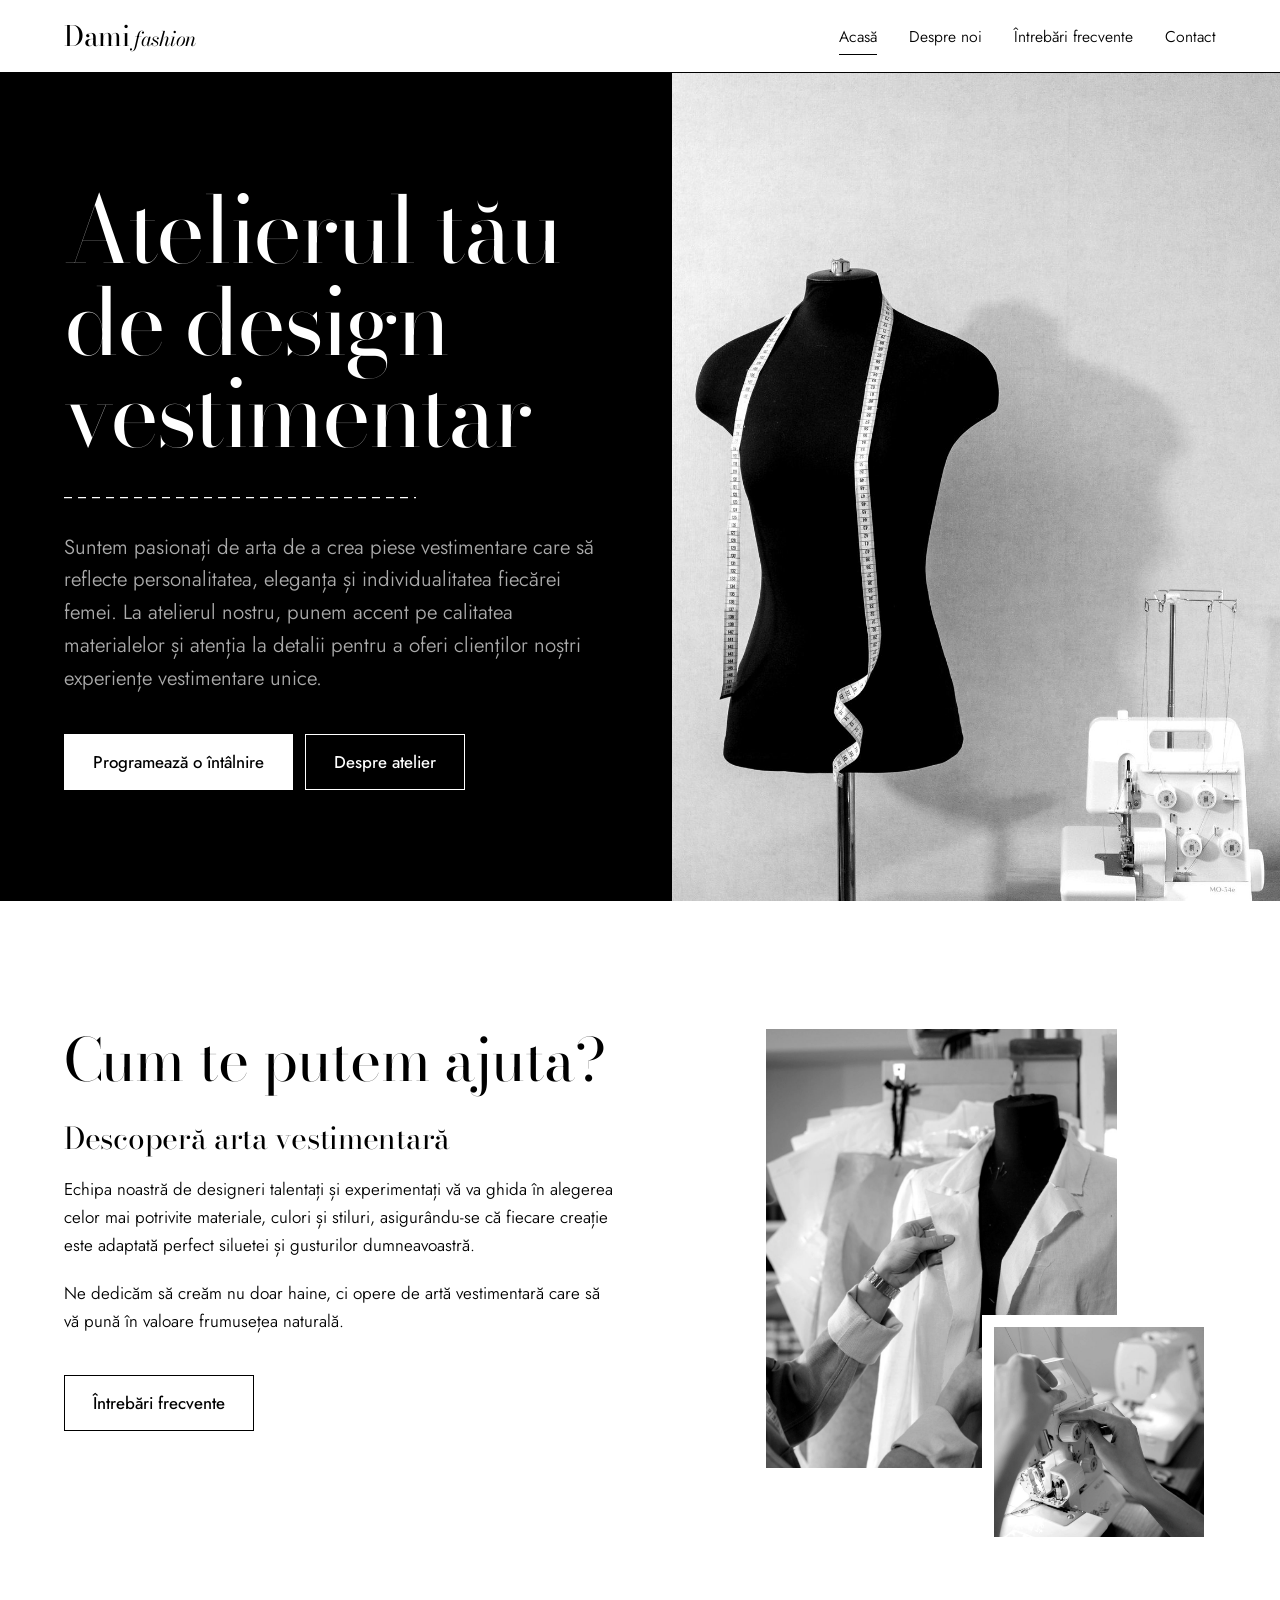
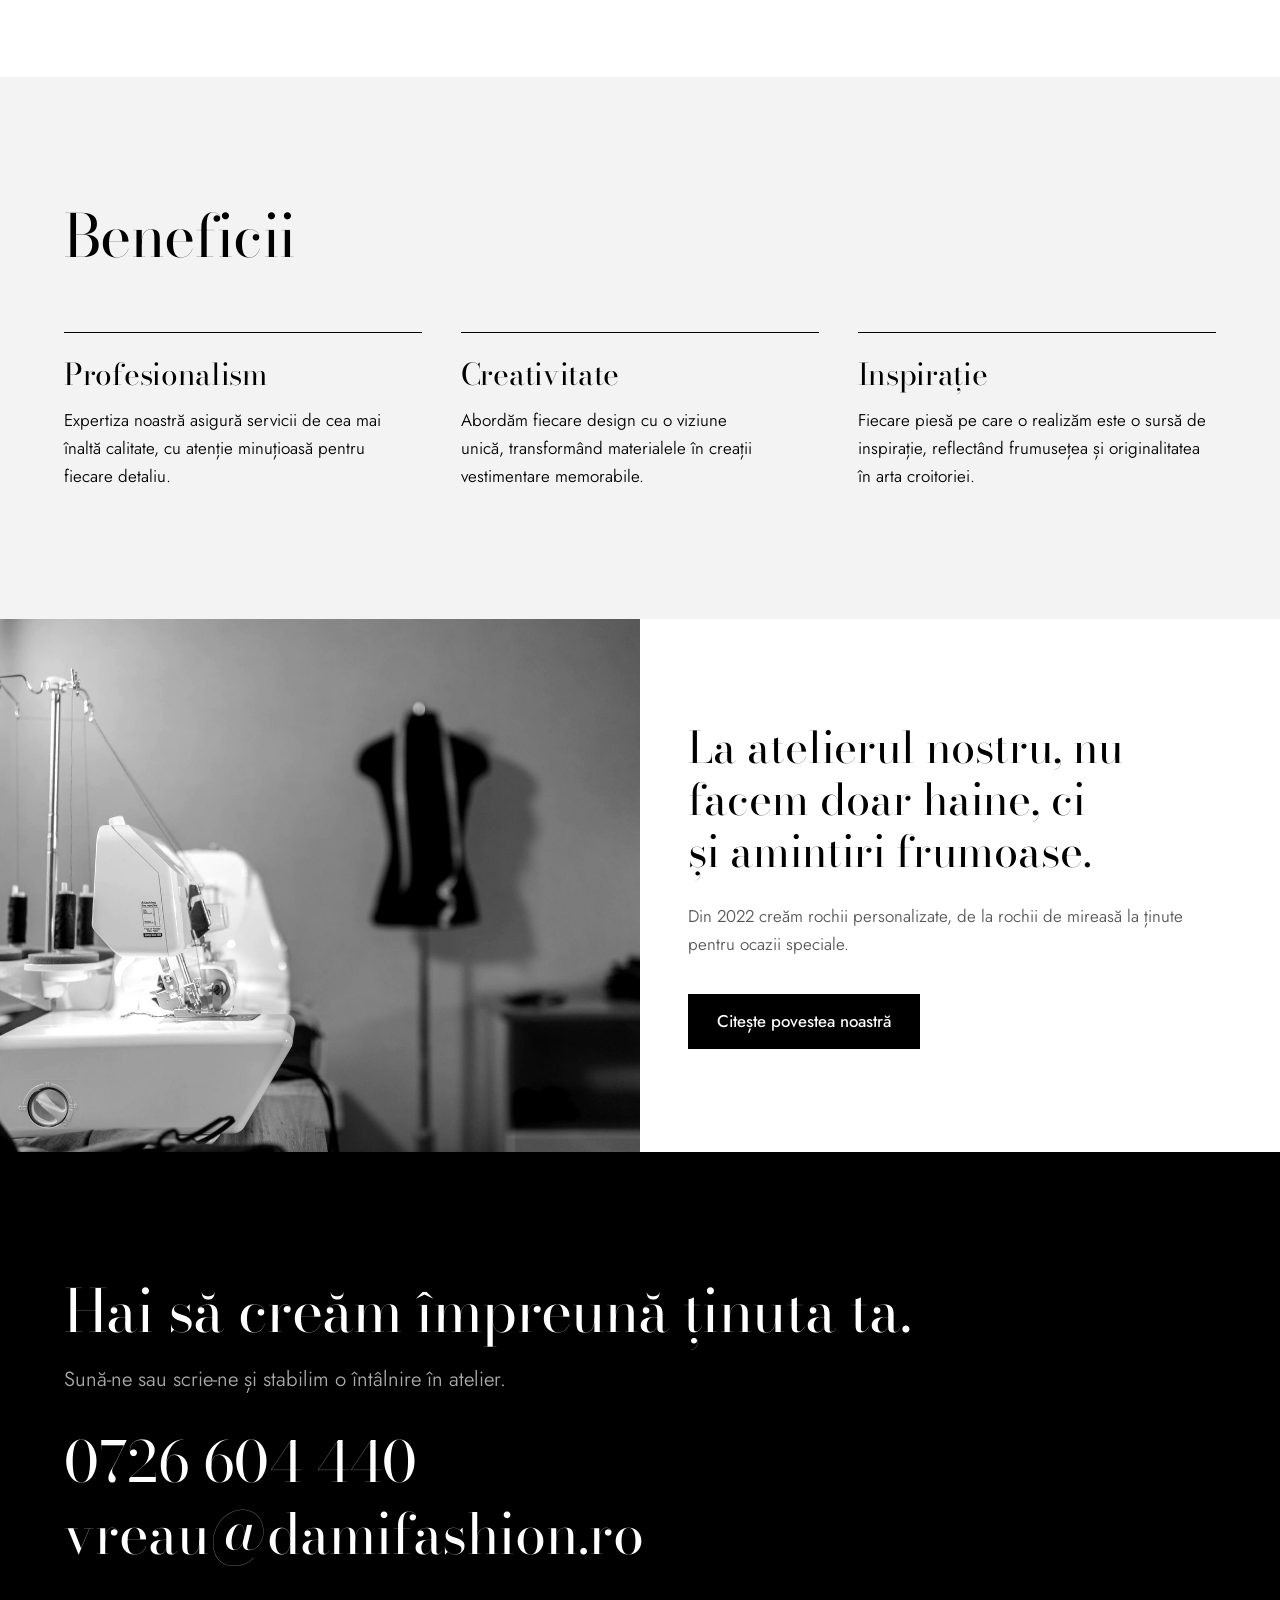
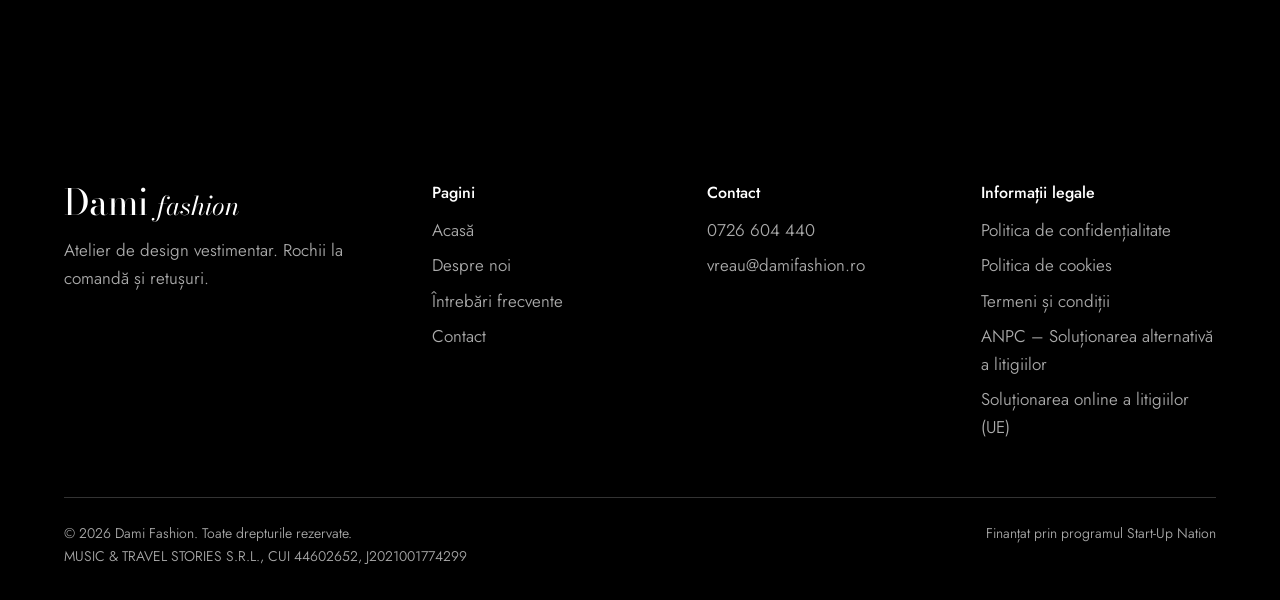
==== commit f9bfb0c3: "Add company details to legal pages and footer Co-Authored-By: Claude Opus 5.5 <noreply@anthropic.com" ====
--- a/index.html
+++ b/index.html
@@ -150,7 +150,7 @@
         </div>
       </div>
       <div class="footer-base">
-        <p>© <span data-year>2026</span> Dami Fashion. Toate drepturile rezervate.</p>
+        <p>© <span data-year>2026</span> Dami Fashion. Toate drepturile rezervate.<br>MUSIC &amp; TRAVEL STORIES S.R.L., CUI 44602652, J2021001774299</p>
         <p>Finanțat prin programul Start-Up Nation</p>
       </div>
     </div>
